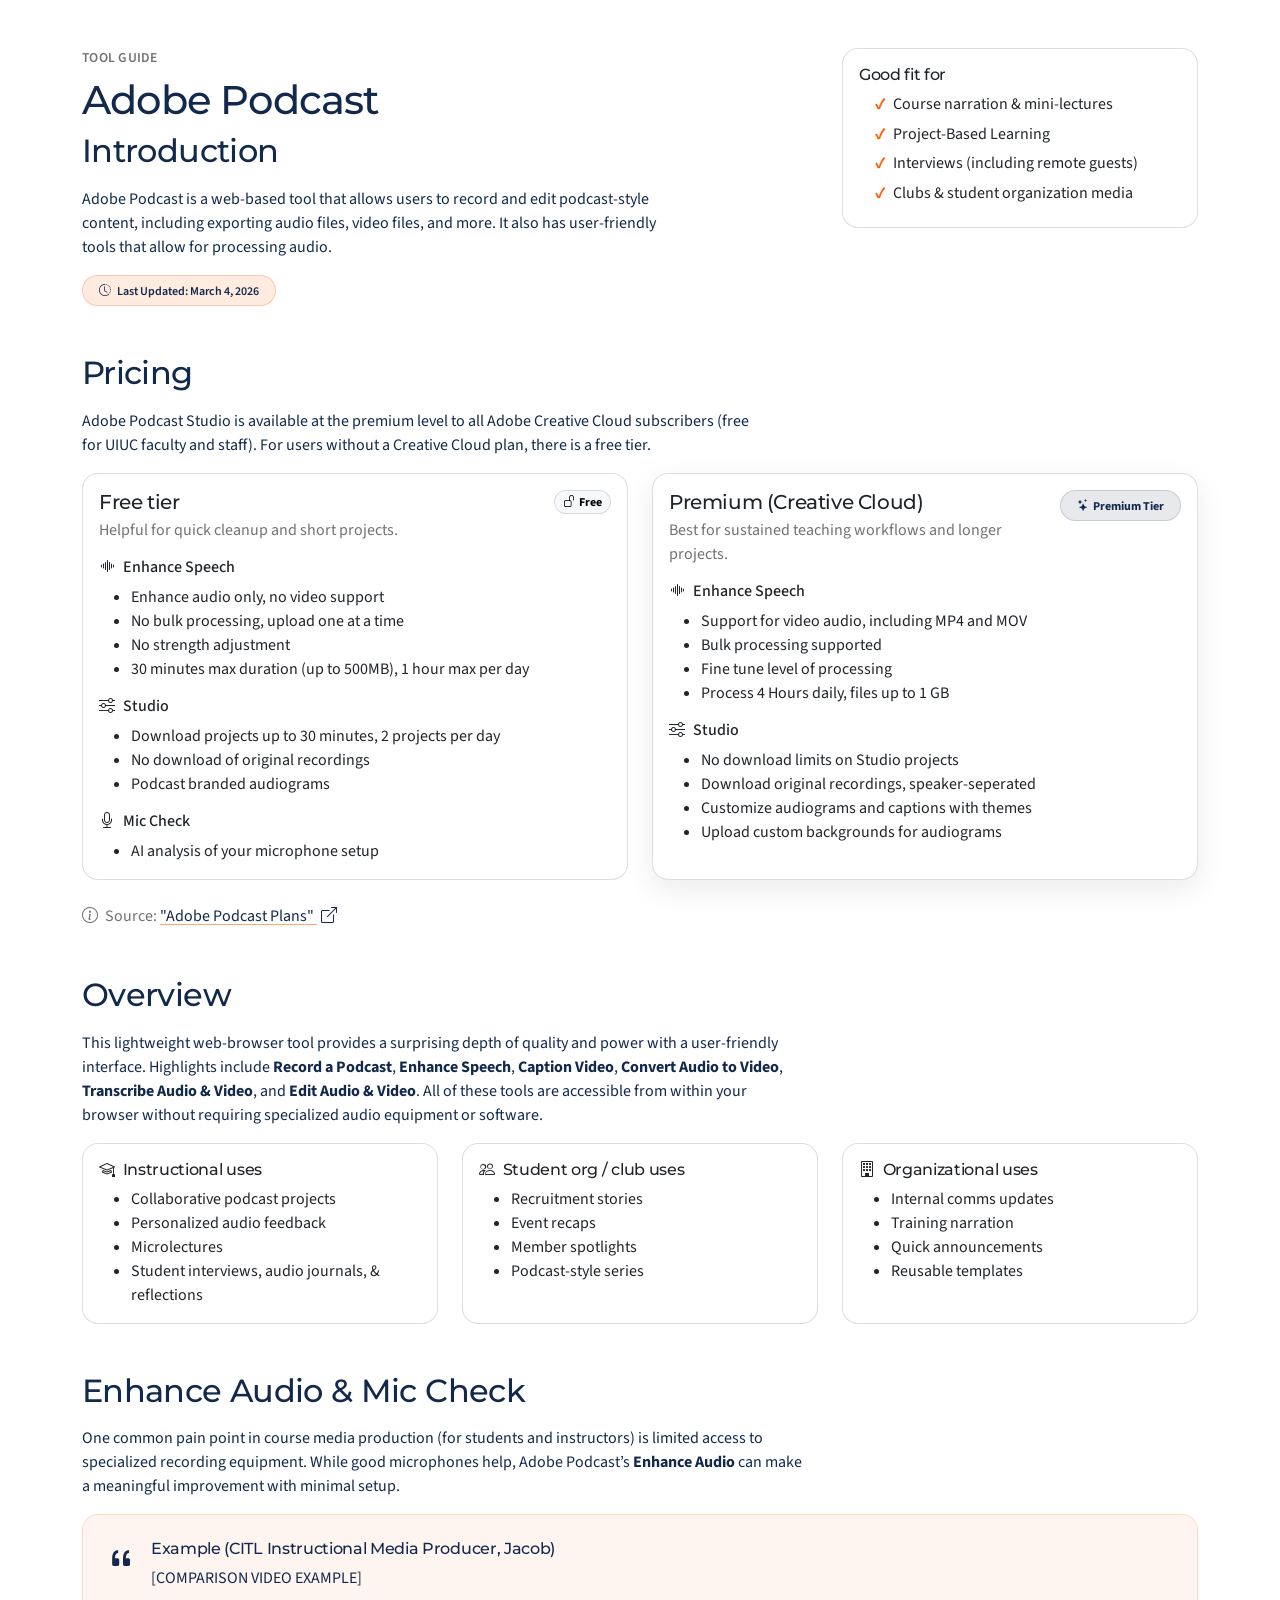
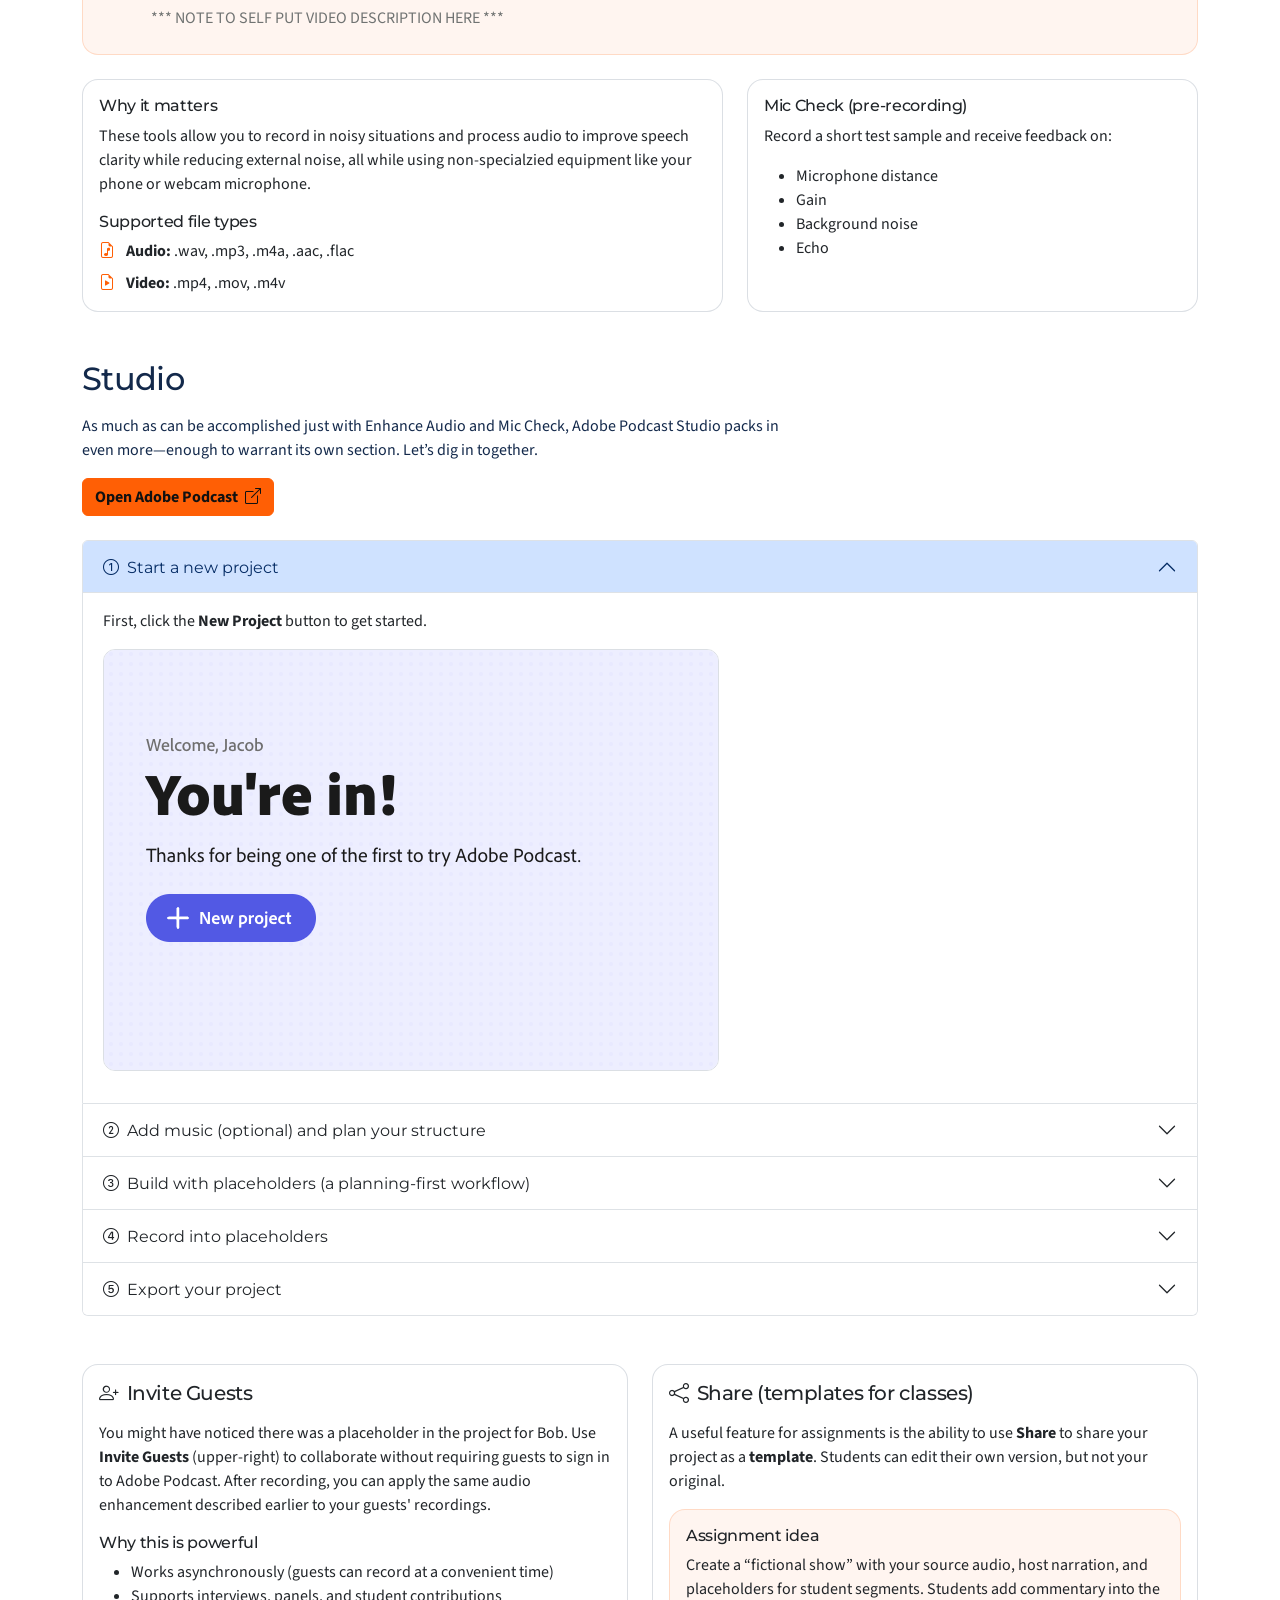
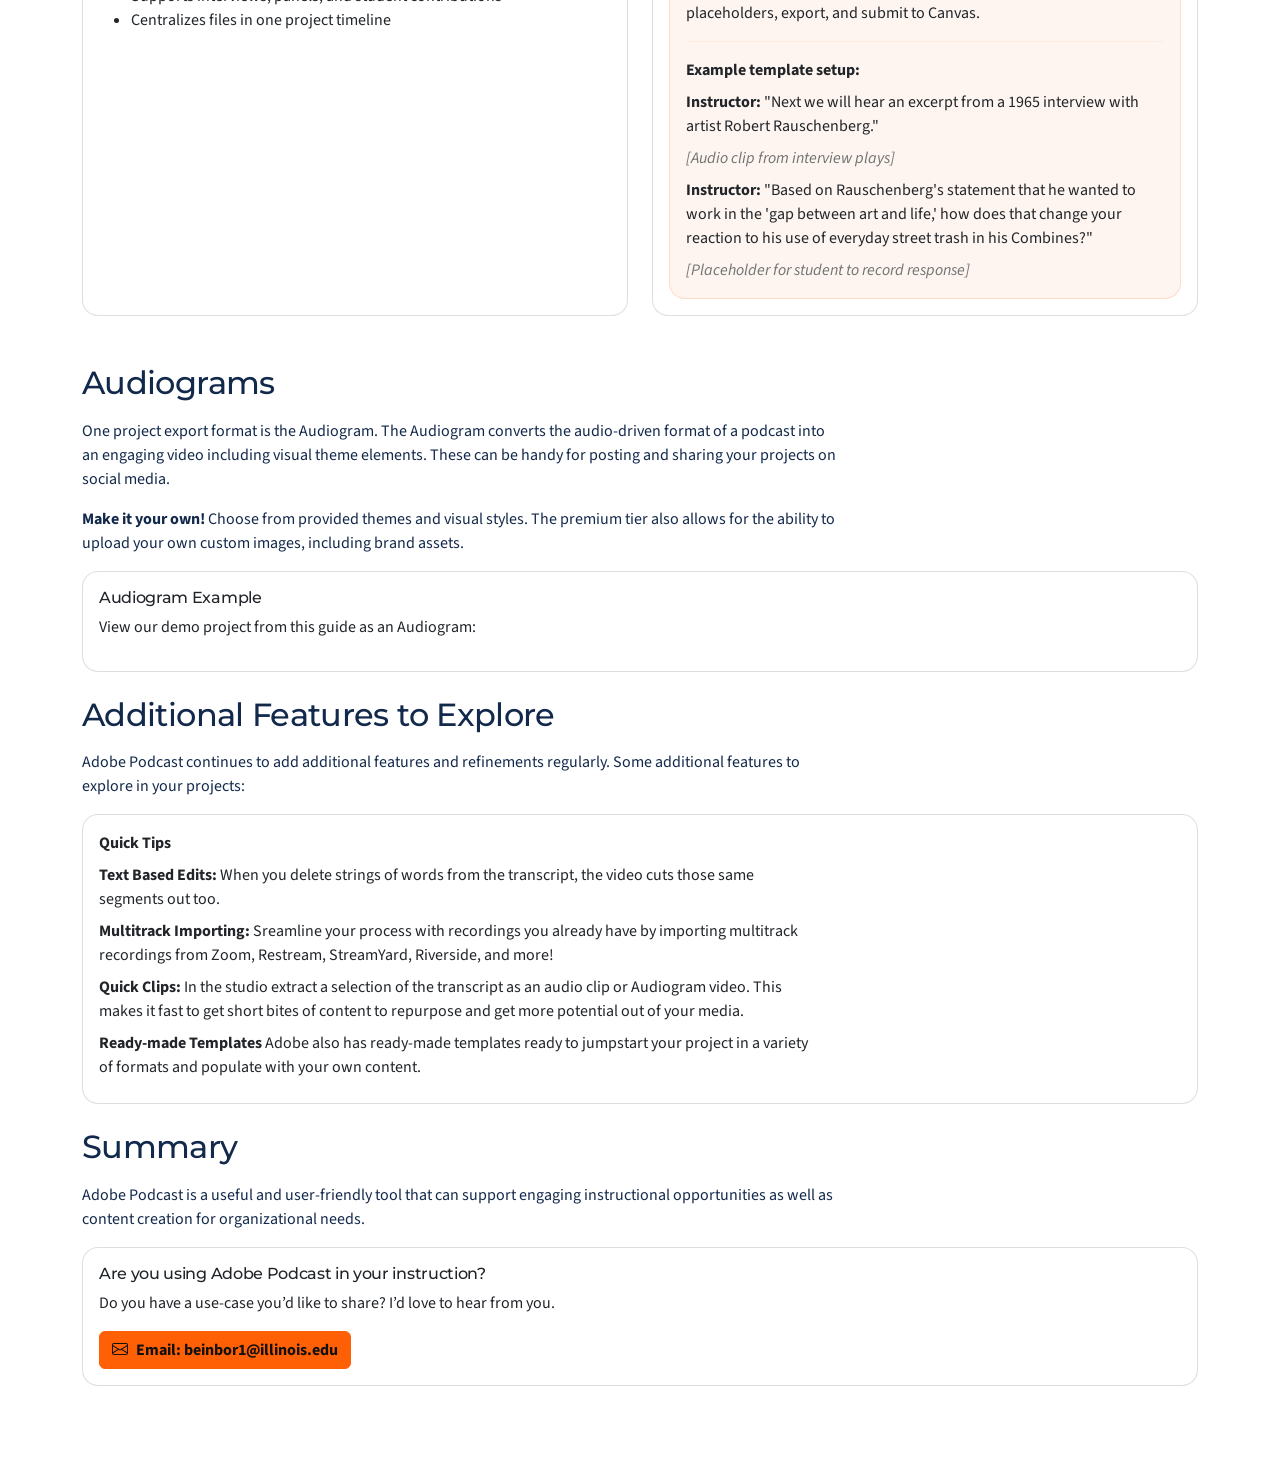
==== index.html @ f4c7a3fa "Add files via upload" ====
<!doctype html>
<html lang="en">
<head>
  <meta charset="utf-8" />
  <meta name="viewport" content="width=device-width, initial-scale=1" />
  <title>Adobe Podcast Guide (UIUC)</title>

  <!-- Bootstrap CSS -->
  <link
    href="https://cdn.jsdelivr.net/npm/bootstrap@5.3.3/dist/css/bootstrap.min.css"
    rel="stylesheet"
  />
  <!-- Bootstrap Icons -->
  <link
    rel="stylesheet"
    href="https://cdn.jsdelivr.net/npm/bootstrap-icons@1.11.3/font/bootstrap-icons.min.css"
  />

  <!-- UIUC brand typefaces -->
  <link rel="preconnect" href="https://fonts.googleapis.com" />
  <link rel="preconnect" href="https://fonts.gstatic.com" crossorigin />
  <link
    href="https://fonts.googleapis.com/css2?family=Montserrat:wght@600;700&family=Source+Sans+3:wght@400;600&display=swap"
    rel="stylesheet"
  />

  <style>
    :root{
      /* UIUC brand colors (primary) */
      --il-orange:#FF5F05;
      --il-blue:#13294B;

      /* Neutral “Storm” family from UIUC palette (use sparingly) */
      --storm-700:#707372;
      --storm-500:#9C9A9D;
      --storm-300:#C8C6C7;

      /* Helpful derived tokens */
      --il-blue-ink:#0f2240;
      --surface:#ffffff;
      --surface-2:#f8f9fa; /* close to Bootstrap light */
      --border: rgba(19, 41, 75, .15);
      --shadow: 0 10px 30px rgba(0,0,0,.08);

      --font-display: "Montserrat", system-ui, -apple-system, Segoe UI, Roboto, Arial, sans-serif;
      --font-body: "Source Sans 3", system-ui, -apple-system, Segoe UI, Roboto, Arial, sans-serif;
      --font-serif: Georgia, "Times New Roman", Times, serif;
    }

    body{
        font-family: var(--font-body);
        color: var(--il-blue);
        background-color: white;
    }

    h1, h2, h3, .display-font{
      font-family: var(--font-display);
      letter-spacing: -0.02em;
    }

    .badge-uiuc{
      background: rgba(255,95,5,.12);
      color: var(--il-blue);
      border: 1px solid rgba(255,95,5,.25);
      font-weight: 600;
    }

    .card{
      border: 1px solid var(--border);
      box-shadow: none;
      border-radius: 1rem;
    }

    .card-soft{
      background: var(--surface);
      box-shadow: var(--shadow);
    }

    .btn-uiuc{
      background: var(--il-orange);
      border-color: var(--il-orange);
      color: #111;
      font-weight: 700;
    }
    .btn-uiuc:hover, .btn-uiuc:focus{
      background: #ff7a2e;
      border-color: #ff7a2e;
      color: #111;
    }

    .link-uiuc{
      color: var(--il-blue);
      text-decoration-color: rgba(255,95,5,.55);
      text-underline-offset: 3px;
    }
    .link-uiuc:hover{
      color: var(--il-blue-ink);
      text-decoration-color: var(--il-orange);
    }

    .callout{
      background: rgba(255,95,5,.06);
      border-radius: 1rem;
      border: 1px solid rgba(255,95,5,.18);
    }

    .kicker{
      color: var(--storm-700);
      font-weight: 600;
      letter-spacing: .02em;
      text-transform: uppercase;
      font-size: .85rem;
    }

    .small-muted{
      color: var(--storm-700);
    }

    .figure-placeholder{
      border: 1px dashed rgba(19,41,75,.25);
      border-radius: .75rem;
      background: rgba(19,41,75,.03);
      min-height: 180px;
      display: grid;
      place-items: center;
      text-align: center;
      padding: 1rem;
      color: var(--storm-700);
    }

    .list-check li{
      margin-bottom: .35rem;
      padding-left: .15rem;
    }
    .list-check li::marker{
      content: "✓  ";
      color: var(--il-orange);
      font-weight: 800;
    }

    /* Improve focus visibility (keyboard users) */
    :focus-visible{
      outline: 3px solid rgba(255,95,5,.65);
      outline-offset: 2px;
    }
  </style>
</head>

<body>

  <main class="container py-5">
    <!-- Introduction -->
    <section id="introduction" class="mb-5">
      <div class="row g-4">
        <div class="col-lg-8">
        <p class="kicker mb-2">Tool Guide</p>
          <h1 class="mb-2">Adobe Podcast</h1>
          <h2 class="mb-3">Introduction</h2>
          <p style="max-width: 75ch;">
            Adobe Podcast is a web-based tool that allows users to record and edit podcast-style content, including exporting audio files, video files, and more. It also has user-friendly tools that allow for processing audio.
          </p>
          <div class="d-flex flex-wrap gap-2 align-items-center">
            <span class="badge rounded-pill badge-uiuc px-3 py-2">
              <i class="bi bi-clock-history me-1"></i>
              Last Updated: March 4, 2026
            </span>

          </div>
        </div>
        <div class="col-lg-4">
          <div class="card">
            <div class="card-body">
              <h3 class="h6 mb-2">Good fit for</h3>
              <ul class="mb-0 list-check">
                <li>Course narration &amp; mini-lectures</li>
                <li>Project-Based Learning</li>
                <li>Interviews (including remote guests)</li>
                <li>Clubs &amp; student organization media</li>
              </ul>
            </div>
          </div>
        </div>
      </div>
    </section>

    <!-- Pricing -->
    <section id="pricing" class="mb-5">
      <div class="d-flex align-items-center justify-content-between flex-wrap gap-2 mb-3">
        <h2 class="mb-0">Pricing</h2>
      </div>

      <p style="max-width: 85ch;">
        Adobe Podcast Studio is available at the premium level to all Adobe Creative Cloud subscribers
        (free for UIUC faculty and staff). For users without a Creative Cloud plan, there is a free tier.
      </p>

      <div class="row g-4">
        <!-- Free -->
        <div class="col-lg-6">
          <div class="card h-100">
            <div class="card-body">
              <div class="d-flex align-items-start justify-content-between gap-3">
                <div>
                  <h3 class="h5 mb-1">Free tier</h3>
                  <p class="small-muted mb-3">Helpful for quick cleanup and short projects.</p>
                </div>
                <span class="badge rounded-pill text-bg-light border" style="border-color: var(--border)!important;">
                  <i class="bi bi-unlock me-1"></i>Free
                </span>
              </div>

              <div class="mb-3">
                <h4 class="h6 mb-2"><i class="bi bi-soundwave me-2"></i>Enhance Speech</h4>
                <ul class="mb-0">
                  <li>Enhance audio only, no video support</li>
                  <li>No bulk processing, upload one at a time</li>
                  <li>No strength adjustment</li>
                  <li>30 minutes max duration (up to 500MB), 1 hour max per day</li>
                </ul>
              </div>

              <div class="mb-3">
                <h4 class="h6 mb-2"><i class="bi bi-sliders me-2"></i>Studio</h4>
                <ul class="mb-0">
                  <li>Download projects up to 30 minutes, 2 projects per day</li>
                  <li>No download of original recordings</li>
                  <li>Podcast branded audiograms</li>
                </ul>
              </div>

              <div>
                <h4 class="h6 mb-2"><i class="bi bi-mic me-2"></i>Mic Check</h4>
                <ul class="mb-0">
                  <li>AI analysis of your microphone setup</li>
                </ul>
              </div>
            </div>
          </div>
        </div>

        <!-- Premium -->
        <div class="col-lg-6">
          <div class="card h-100 card-soft">
            <div class="card-body">
              <div class="d-flex align-items-start justify-content-between gap-3">
                <div>
                  <h3 class="h5 mb-1">Premium (Creative Cloud)</h3>
                  <p class="small-muted mb-3">Best for sustained teaching workflows and longer projects.</p>
                </div>
                <span class="badge rounded-pill px-3 py-2" style="background: rgba(19,41,75,.10); color: var(--il-blue); border: 1px solid var(--border);">
                  <i class="bi bi-stars me-1"></i>Premium Tier
                </span>
              </div>
              <div class="mb-3">
                <h4 class="h6 mb-2"><i class="bi bi-soundwave me-2"></i>Enhance Speech</h4>
                <ul class="mb-0">
                  <li>Support for video audio, including MP4 and MOV</li>
                  <li>Bulk processing supported</li>
                  <li>Fine tune level of processing</li>
                  <li>Process 4 Hours daily, files up to 1 GB</li>
                </ul>
              </div>
            <div class="mb-3">
                <h4 class="h6 mb-2"><i class="bi bi-sliders me-2"></i>Studio</h4>
                <ul class="mb-0">
                    <li>No download limits on Studio projects</li>
                    <li>Download original recordings, speaker-seperated</li>
                    <li>Customize audiograms and captions with themes</li>
                    <li>Upload custom backgrounds for audiograms</li>
                </ul>
            </div>
              <!-- <div class="d-flex flex-wrap gap-2">
                <a class="btn btn-uiuc" href="#studio">
                  <i class="bi bi-play-circle me-2"></i>Jump to Studio workflow
                </a>
                <a class="btn btn-outline-secondary" href="#resources">
                  <i class="bi bi-box-arrow-up-right me-2"></i>Plan comparison links
                </a>
              </div> -->
            </div>
          </div>
        </div>
      </div>
      <div class="pt-4">
        <span class="small-muted">
          <i class="bi bi-info-circle me-1"></i>
          Source: <a class="link-uiuc" href="https://podcast.adobe.com/en/plans" target="_blank" rel="noopener">
                "Adobe Podcast Plans" <i class="bi bi-box-arrow-up-right ms-1"></i>
              </a>
        </span>
      </div>  
    </section>

    <!-- Overview -->
    <section id="overview" class="mb-5">
      <h2 class="mb-3">Overview</h2>
      <p style="max-width: 90ch;">
        This lightweight web-browser tool provides a surprising depth of quality and power with a user-friendly interface.
        Highlights include <strong>Record a Podcast</strong>, <strong>Enhance Speech</strong>, <strong>Caption Video</strong>,
        <strong>Convert Audio to Video</strong>, <strong>Transcribe Audio &amp; Video</strong>, and <strong>Edit Audio &amp; Video</strong>.
        All of these tools are accessible from within your browser without requiring specialized audio equipment or software.
      </p>

      <div class="row g-4">
        <div class="col-lg-4">
          <div class="card h-100">
            <div class="card-body">
              <h3 class="h6 mb-2"><i class="bi bi-mortarboard me-2"></i>Instructional uses</h3>
              <ul class="mb-0">
                <li>Collaborative podcast projects</li>
                <li>Personalized audio feedback</li>
                <li>Microlectures</li>
                <li>Student interviews, audio journals, &amp; reflections</li>
              </ul>
            </div>
          </div>
        </div>
        <div class="col-lg-4">
          <div class="card h-100">
            <div class="card-body">
              <h3 class="h6 mb-2"><i class="bi bi-people me-2"></i>Student org / club uses</h3>
              <ul class="mb-0">
                <li>Recruitment stories</li>
                <li>Event recaps</li>
                <li>Member spotlights</li>
                <li>Podcast-style series</li>
              </ul>
            </div>
          </div>
        </div>
        <div class="col-lg-4">
          <div class="card h-100">
            <div class="card-body">
              <h3 class="h6 mb-2"><i class="bi bi-building me-2"></i>Organizational uses</h3>
              <ul class="mb-0">
                <li>Internal comms updates</li>
                <li>Training narration</li>
                <li>Quick announcements</li>
                <li>Reusable templates</li>
              </ul>
            </div>
          </div>
        </div>
      </div>
    </section>

    <!-- Enhance Audio & Mic Check -->
    <section id="enhance" class="mb-5">
      <h2 class="mb-3">Enhance Audio &amp; Mic Check</h2>

      <p style="max-width: 90ch;">
        One common pain point in course media production (for students and instructors) is limited access to specialized recording equipment. While good microphones help, Adobe Podcast’s <strong>Enhance Audio</strong> can make a meaningful improvement with minimal setup.
      </p>

      <div class="callout p-4 mb-4">
        <div class="d-flex align-items-start gap-3">
          <div class="fs-3" aria-hidden="true"><i class="bi bi-quote"></i></div>
          <div>
            <h3 class="h6 mb-2">Example (CITL Instructional Media Producer, Jacob)</h3>
<!-- !!!!! INSERT VIDEO HERE !!!!!!             -->
            <p class="mb-3">[COMPARISON VIDEO EXAMPLE]</p>
            <p class="mb-0 small-muted">
              *** NOTE TO SELF PUT VIDEO DESCRIPTION HERE ***
            </p>
          </div>
        </div>
      </div>

      <div class="row g-4">
        <div class="col-lg-7">
          <div class="card h-100">
            <div class="card-body">
              <h3 class="h6 mb-2">Why it matters</h3>
              <p class="mb-3" style="max-width: 85ch;">
                These tools allow you to record in noisy situations and process audio to improve speech clarity while reducing external noise, all while using non-specialzied equipment like your phone or webcam microphone.
              </p>

                <h3 class="h6 mb-2">Supported file types</h3>
                <ul class="list-unstyled mb-0">
                <li class="mb-2">
                    <i class="bi bi-file-earmark-music me-2" style="color: var(--il-orange);"></i>
                    <strong>Audio:</strong> .wav, .mp3, .m4a, .aac, .flac
                </li>
                <li>
                    <i class="bi bi-file-earmark-play me-2" style="color: var(--il-orange);"></i>
                    <strong>Video:</strong> .mp4, .mov, .m4v
                </li>
                </ul>
            </div>
          </div>
        </div>

        <div class="col-lg-5">
          <div class="card h-100">
            <div class="card-body">
              <h3 class="h6 mb-2">Mic Check (pre-recording)</h3>
              <p class="mb-3">
                Record a short test sample and receive feedback on:
              </p>
              <ul class="mb-0">
                <li>Microphone distance</li>
                <li>Gain</li>
                <li>Background noise</li>
                <li>Echo</li>
              </ul>
            </div>
          </div>
        </div>
      </div>
    </section>

    <!-- Studio -->
    <section id="studio" class="mb-5">
      <h2 class="mb-3">Studio</h2>
        <p style="max-width: 90ch;">
        As much as can be accomplished just with Enhance Audio and Mic Check, Adobe Podcast Studio packs in even more—enough to warrant its own section. Let’s dig in together.
        </p>
        <a href="https://podcast.adobe.com/" target="_blank" rel="noopener noreferrer" class="btn btn-uiuc mb-4"> Open Adobe Podcast <i class="bi bi-box-arrow-up-right ms-1"></i>
        </a>
      <div class="accordion" id="studioAccordion">
        <div class="accordion-item">
          <h3 class="accordion-header" id="step1">
            <button class="accordion-button" type="button" data-bs-toggle="collapse" data-bs-target="#collapse1" aria-expanded="true" aria-controls="collapse1">
              <i class="bi bi-1-circle me-2"></i> Start a new project
            </button>
          </h3>
          <div id="collapse1" class="accordion-collapse collapse show" aria-labelledby="step1" data-bs-parent="#studioAccordion">
            <div class="accordion-body">
                <p class="mb-3">First, click the <strong>New Project</strong> button to get started.</p>
              <figure class="mb-3">
                <img 
                    src="assets/podcastscreen1.png" 
                    class="img-fluid" 
                    style="border-radius: .75rem; border: 1px solid var(--border);" 
                    alt="Adobe Podcast Studio start screen with a 'New Project' button."
                />
                </figure>
            </div>
          </div>
        </div>

        <div class="accordion-item">
          <h3 class="accordion-header" id="step2">
            <button class="accordion-button collapsed" type="button" data-bs-toggle="collapse" data-bs-target="#collapse2" aria-expanded="false" aria-controls="collapse2">
              <i class="bi bi-2-circle me-2"></i> Add music (optional) and plan your structure
            </button>
          </h3>
          <div id="collapse2" class="accordion-collapse collapse" aria-labelledby="step2" data-bs-parent="#studioAccordion">
            <div class="accordion-body">
              <p style="max-width: 95ch;">
                Options unfold quickly. In this example workflow, you can click <strong>Music</strong>, explore a pack
                (e.g., “Fuzz”), and select a short intro for your project. You might use a different set, your own music
                files, or no music at all.
              </p>
              <ul>
                <li>
                  Adobe music sets can provide a cohesive theme (intros, outros, bumpers, background beds).
                </li>
                <li>
                  Using your own files can bring a unique musical identity—be mindful of copyright permissions.
                </li>
              </ul>
              <figure class="mb-3">
                <img 
                    src="assets/podcastscreen2.png" 
                    class="img-fluid" 
                    style="border-radius: .75rem; border: 1px solid var(--border);" 
                    alt="Adobe Podcast Studio start screen with a 'New Project' button."
                />
                </figure>
            </div>
          </div>
        </div>

        <div class="accordion-item">
          <h3 class="accordion-header" id="step3">
            <button class="accordion-button collapsed" type="button" data-bs-toggle="collapse" data-bs-target="#collapse3" aria-expanded="false" aria-controls="collapse3">
              <i class="bi bi-3-circle me-2"></i> Build with placeholders (a planning-first workflow)
            </button>
          </h3>
          <div id="collapse3" class="accordion-collapse collapse" aria-labelledby="step3" data-bs-parent="#studioAccordion">
            <div class="accordion-body">
              <p style="max-width: 95ch;">
                With an intro added, you can create your first “event” in the timeline (often organized vertically).
                To plan the recording, add placeholders from the left interface (e.g., “Jacob: Introduction to Adobe Podcast”)
                and add background audio as needed.
              </p>
              <figure class="mb-3">
                <img 
                    src="assets/podcastscreen3.png" 
                    class="img-fluid" 
                    style="border-radius: .75rem; border: 1px solid var(--border);" 
                    alt="Adobe Podcast Studio start screen with a 'New Project' button."
                />
                </figure>
            </div>
          </div>
        </div>

        <div class="accordion-item">
          <h3 class="accordion-header" id="step4">
            <button class="accordion-button collapsed" type="button" data-bs-toggle="collapse" data-bs-target="#collapse4" aria-expanded="false" aria-controls="collapse4">
              <i class="bi bi-4-circle me-2"></i> Record into placeholders
            </button>
          </h3>
          <div id="collapse4" class="accordion-collapse collapse" aria-labelledby="step4" data-bs-parent="#studioAccordion">
            <div class="accordion-body">
              <p style="max-width: 95ch;">
                When it’s time to record, select a placeholder by clicking it, then record. The placeholder becomes the
                target for your recording, keeping long projects organized and easier to revise later.
              </p>
            </div>
          </div>
        </div>

        <div class="accordion-item">
          <h3 class="accordion-header" id="step5">
            <button class="accordion-button collapsed" type="button" data-bs-toggle="collapse" data-bs-target="#collapse5" aria-expanded="false" aria-controls="collapse5">
              <i class="bi bi-5-circle me-2"></i> Export your project
            </button>
          </h3>
          <div id="collapse5" class="accordion-collapse collapse" aria-labelledby="step5" data-bs-parent="#studioAccordion">
            <div class="accordion-body">
              <p class="mb-2" style="max-width: 95ch;">
                Select <strong>Export</strong> from the top of the window to access export options such as:
              </p>
              <ul>
                <li><strong>Audio</strong> (e.g., mp3)</li>
                <li><strong>Audiogram</strong> (animated transcript elements with video output)</li>
                <li><strong>Transcript</strong> (text)</li>
                <li>
                  <strong>Original recordings</strong> as separate participant files (Premium tier only)
                </li>
              </ul>
              <figure class="mb-3">
                <img 
                    src="assets/podcastscreen4.png" 
                    class="img-fluid" 
                    style="border-radius: .75rem; border: 1px solid var(--border);" 
                    alt="Adobe Podcast Studio start screen with a 'New Project' button."
                />
                </figure>
            </div>
          </div>
        </div>
      </div>
    </section>

    <!-- Invite Guests / Share -->
    <section id="collaboration" class="mb-5">
      <div class="row g-4">
        <div class="col-lg-6">
          <div class="card h-100">
            <div class="card-body">
              <h2 class="h5 mb-3"><i class="bi bi-person-plus me-2"></i>Invite Guests</h2>
              <p style="max-width: 85ch;">
                You might have noticed there was a placeholder in the project for Bob. Use <strong>Invite Guests</strong> (upper-right) to collaborate without requiring guests to sign in to Adobe Podcast. After recording, you can apply the same audio enhancement described earlier to your guests' recordings.
              </p>
              <h3 class="h6 mb-2">Why this is powerful</h3>
              <ul class="mb-0">
                <li>Works asynchronously (guests can record at a convenient time)</li>
                <li>Supports interviews, panels, and student contributions</li>
                <li>Centralizes files in one project timeline</li>
              </ul>
            </div>
          </div>
        </div>

        <div class="col-lg-6">
          <div class="card h-100">
            <div class="card-body">
              <h2 class="h5 mb-3"><i class="bi bi-share me-2"></i>Share (templates for classes)</h2>
              <p style="max-width: 90ch;">
                A useful feature for assignments is the ability to use <strong>Share</strong> to share your project as a <strong>template</strong>. Students can edit their own version, but not your original.
              </p>

              <div class="callout p-3">
                <h3 class="h6 mb-2">Assignment idea</h3>
                <p class="mb-0" style="max-width: 90ch;">
                  Create a “fictional show” with your source audio, host narration, and placeholders for student segments. Students add commentary into the placeholders, export, and submit to Canvas.
                </p>
                <hr class="my-3" style="border-color: rgba(255,95,5,.25);">

                <p class="mb-2" style="max-width: 90ch;"><strong>Example template setup:</strong></p>

                <p class="mb-2" style="max-width: 90ch;">
                <strong>Instructor:</strong> "Next we will hear an excerpt from a 1965 interview with artist Robert Rauschenberg."
                </p>

                <p class="mb-2 small-muted" style="max-width: 90ch;">
                <em>[Audio clip from interview plays]</em>
                </p>

                <p class="mb-2" style="max-width: 90ch;">
                <strong>Instructor:</strong> "Based on Rauschenberg's statement that he wanted to work in the 'gap between art and life,' how does that change your reaction to his use of everyday street trash in his Combines?"
                </p>

                <p class="mb-0 small-muted" style="max-width: 90ch;">
                <em>[Placeholder for student to record response]</em>
                </p>
              </div>
            </div>
          </div>
        </div>
      </div>
    </section>
    <!-- Audiogram -->
    <section id="audiogram" class="mb-4">
      <h2 class="mb-3">Audiograms</h2>
        <p style="max-width: 95ch;">
        One project export format is the Audiogram. The Audiogram converts the audio-driven format of a podcast into an engaging video including visual theme elements. These can be handy for posting and sharing your projects on social media.
        </p>

        <p style="max-width: 95ch;">
        <strong>Make it your own!</strong> Choose from provided themes and visual styles. The premium tier also allows for the ability to upload your own custom images, including brand assets.
        </p>

      <div class="card">
        <div class="card-body">
          <h3 class="h6 mb-2">Audiogram Example</h3>
          <p class="mb-3">
            View our demo project from this guide as an Audiogram:
          </p>
        </div>
      </div>
    </section>
    <!-- Additional Features to explore -->
    <section id="summary" class="mb-4">
      <h2 class="mb-3">Additional Features to Explore</h2>
      <p style="max-width: 95ch;">
        Adobe Podcast continues to add additional features and refinements regularly. Some additional features to explore in your projects:
      </p>

      <div class="card">
        <div class="card-body">
            <p class="mb-2" style="max-width: 90ch;"><strong>Quick Tips</strong></p>
            <p class="mb-2" style="max-width: 90ch;">
            <strong>Text Based Edits: </strong>When you delete strings of words from the transcript, the video cuts those same segments out too.
            </p>
            <p class="mb-2" style="max-width: 90ch;">
            <strong>Multitrack Importing: </strong>Sreamline your process with recordings you already have by importing multitrack recordings from Zoom, Restream, StreamYard, Riverside, and more!
            </p>
            <p class="mb-2" style="max-width: 90ch;">
            <strong>Quick Clips: </strong>In the studio extract a selection of the transcript as an audio clip or Audiogram video. This makes it fast to get short bites of content to repurpose and get more potential out of your media.
            </p>

            <p class="mb-2" style="max-width: 90ch;">
            <strong>Ready-made Templates </strong>Adobe also has ready-made templates ready to jumpstart your project in a variety of formats and populate with your own content.
            </p>
        </div>
      </div>
    </section>
    <!-- Summary -->
    <section id="audiogram" class="mb-4">
      <h2 class="mb-3">Summary</h2>
      <p style="max-width: 95ch;">
        Adobe Podcast is a useful and user-friendly tool that can support engaging instructional opportunities as well as
        content creation for organizational needs.
      </p>

      <div class="card">
        <div class="card-body">
          <h3 class="h6 mb-2">Are you using Adobe Podcast in your instruction?</h3>
          <p class="mb-3">
            Do you have a use-case you’d like to share? I’d love to hear from you.
          </p>
          <a class="btn btn-uiuc" href="mailto:beinbor1@illinois.edu">
            <i class="bi bi-envelope me-2"></i>Email: beinbor1@illinois.edu
          </a>
        </div>
      </div>
    </section>
  </main>

  <!-- Bootstrap JS -->
  <script src="https://cdn.jsdelivr.net/npm/bootstrap@5.3.3/dist/js/bootstrap.bundle.min.js"></script>
</body>
</html>
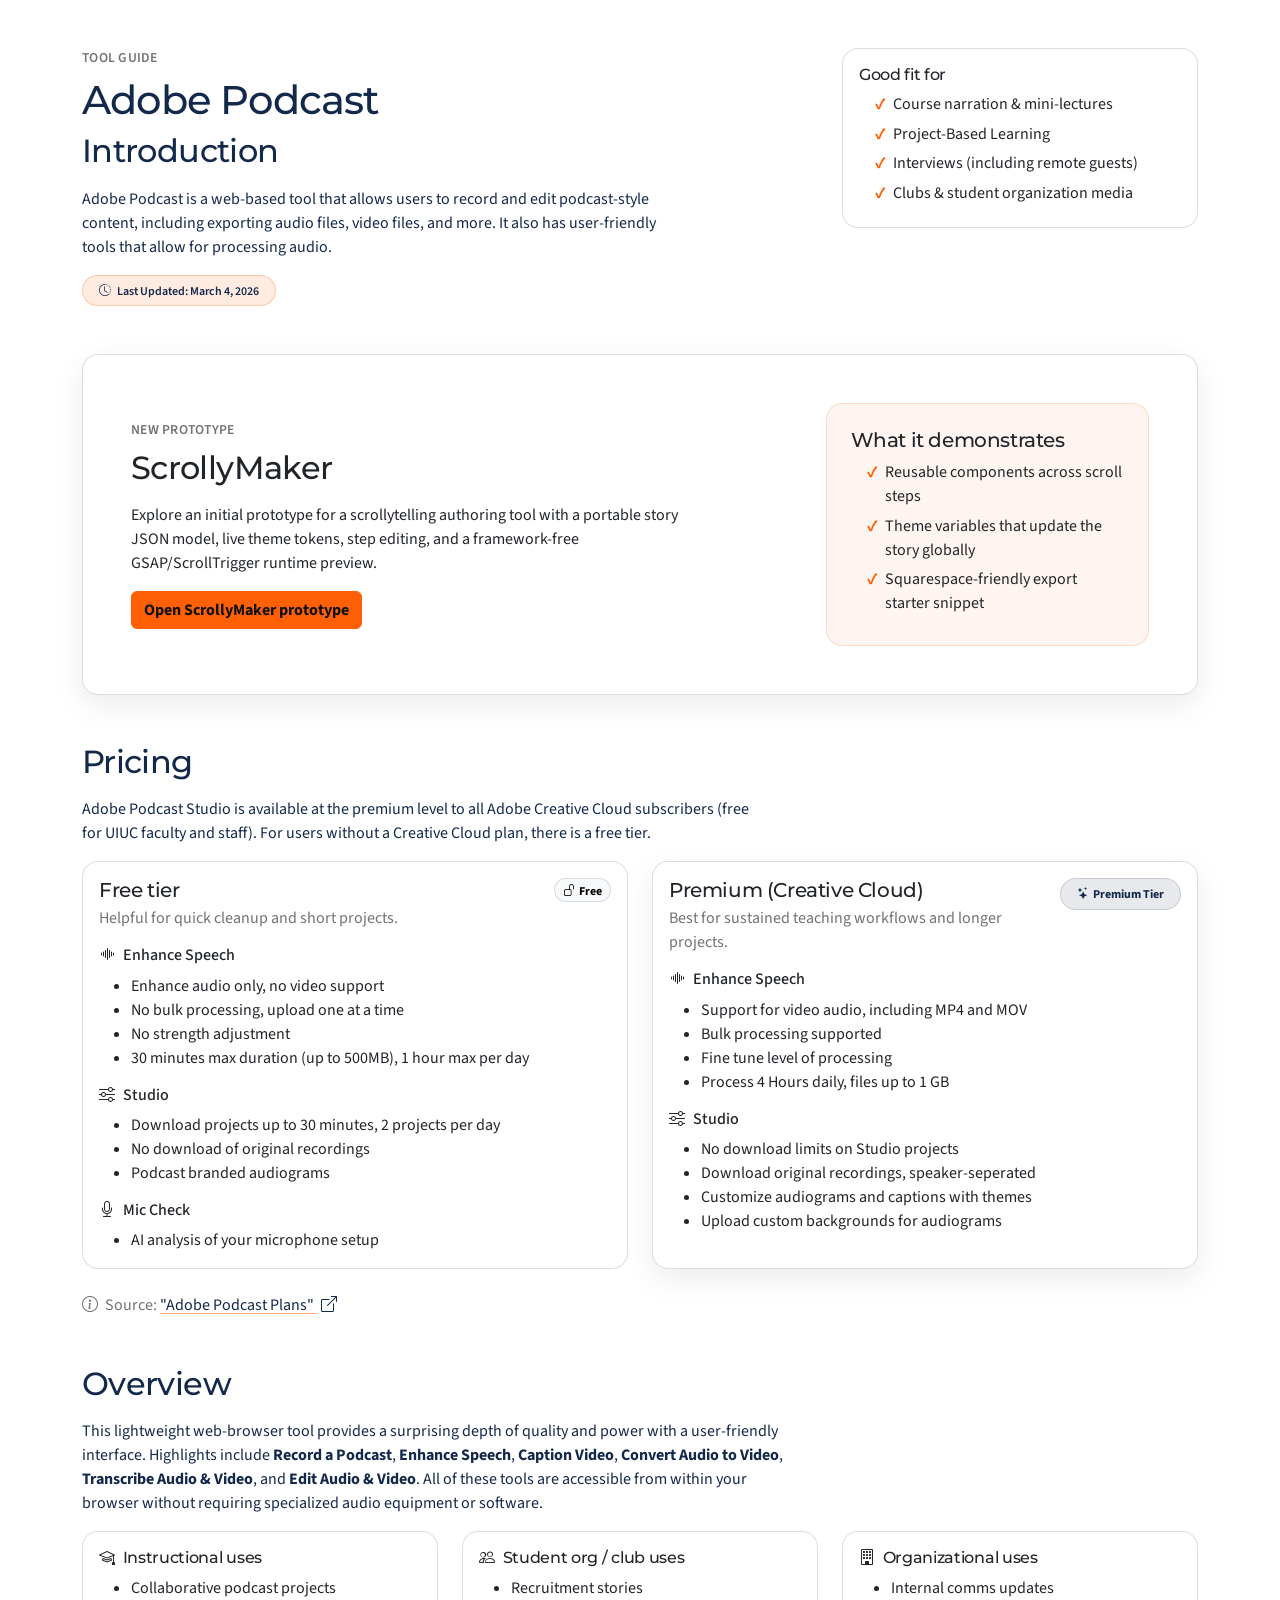
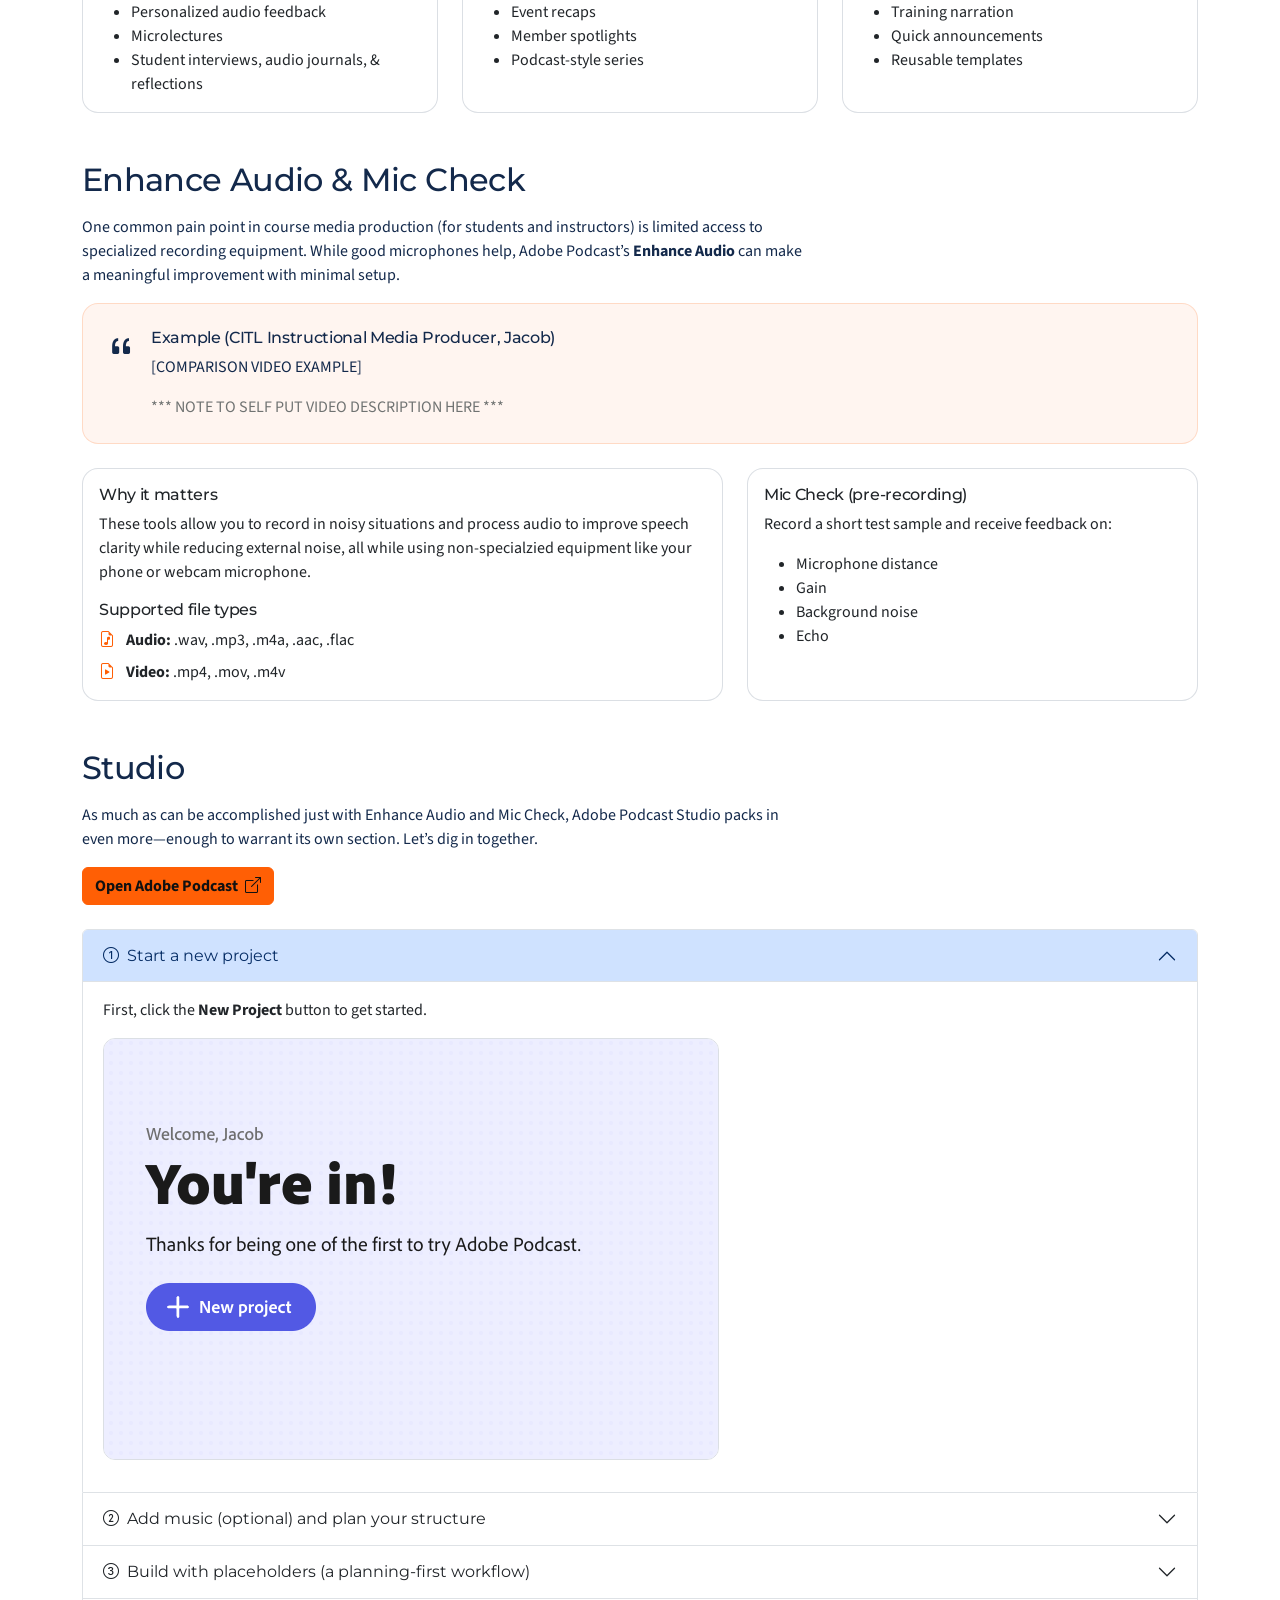
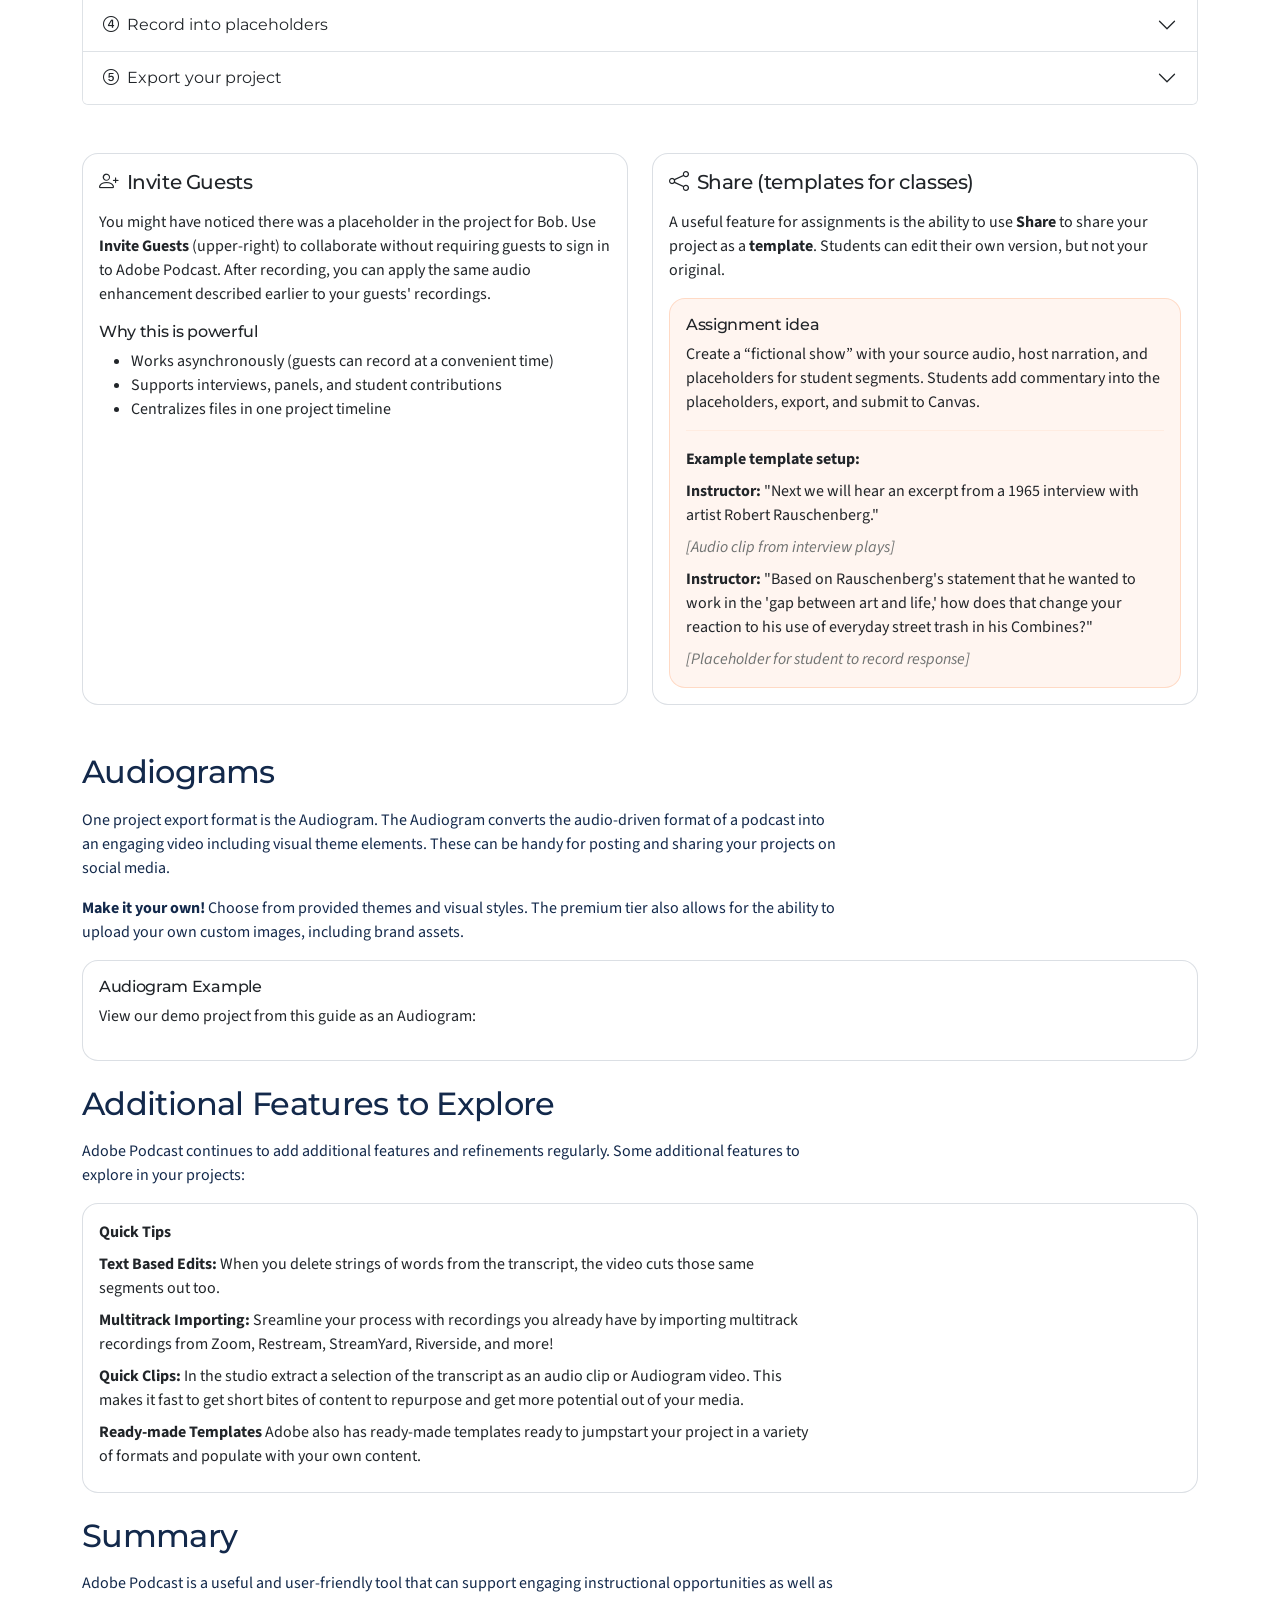
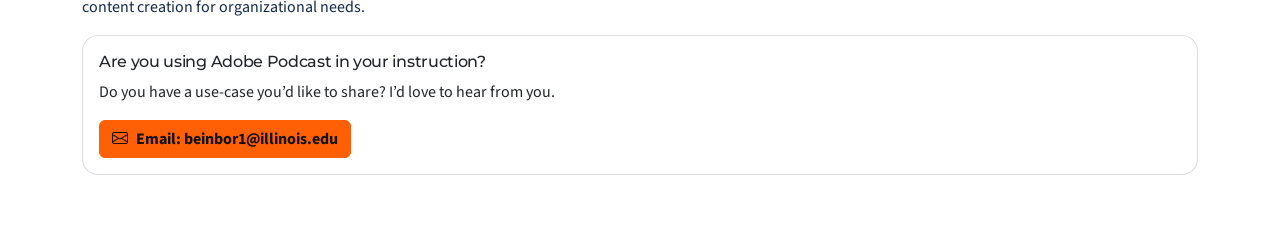
==== commit f43ce75c: "Build initial ScrollyMaker prototype" ====
--- a/index.html
+++ b/index.html
@@ -177,6 +177,34 @@
                 <li>Interviews (including remote guests)</li>
                 <li>Clubs &amp; student organization media</li>
               </ul>
+            </div>
+          </div>
+        </div>
+      </div>
+    </section>
+
+    <section id="featured-prototype" class="mb-5">
+      <div class="card card-soft">
+        <div class="card-body p-4 p-lg-5">
+          <div class="row g-4 align-items-center">
+            <div class="col-lg-8">
+              <p class="kicker mb-2">New prototype</p>
+              <h2 class="mb-3">ScrollyMaker</h2>
+              <p class="mb-3" style="max-width: 70ch;">
+                Explore an initial prototype for a scrollytelling authoring tool with a portable story JSON model,
+                live theme tokens, step editing, and a framework-free GSAP/ScrollTrigger runtime preview.
+              </p>
+              <a class="btn btn-uiuc" href="./scrollymaker/index.html">Open ScrollyMaker prototype</a>
+            </div>
+            <div class="col-lg-4">
+              <div class="callout p-4 h-100">
+                <h3 class="h5 mb-2">What it demonstrates</h3>
+                <ul class="mb-0 list-check">
+                  <li>Reusable components across scroll steps</li>
+                  <li>Theme variables that update the story globally</li>
+                  <li>Squarespace-friendly export starter snippet</li>
+                </ul>
+              </div>
             </div>
           </div>
         </div>
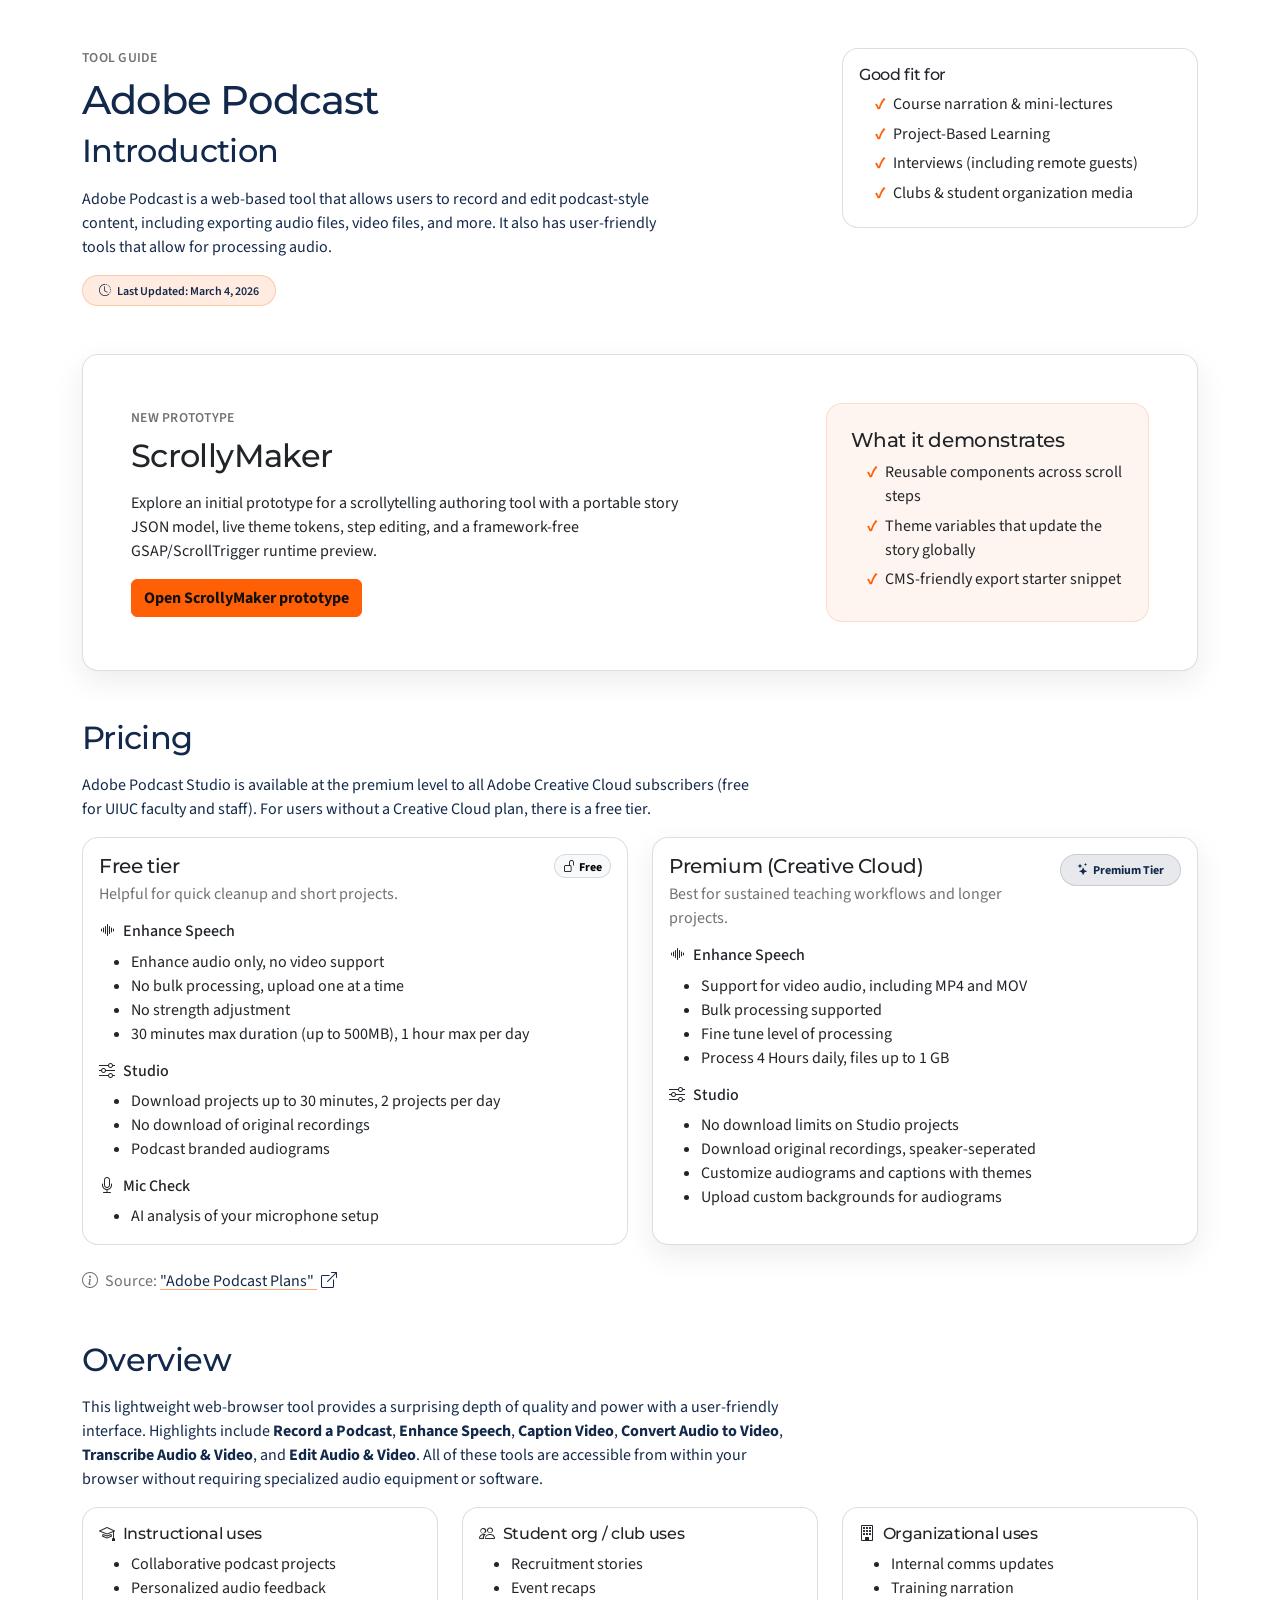
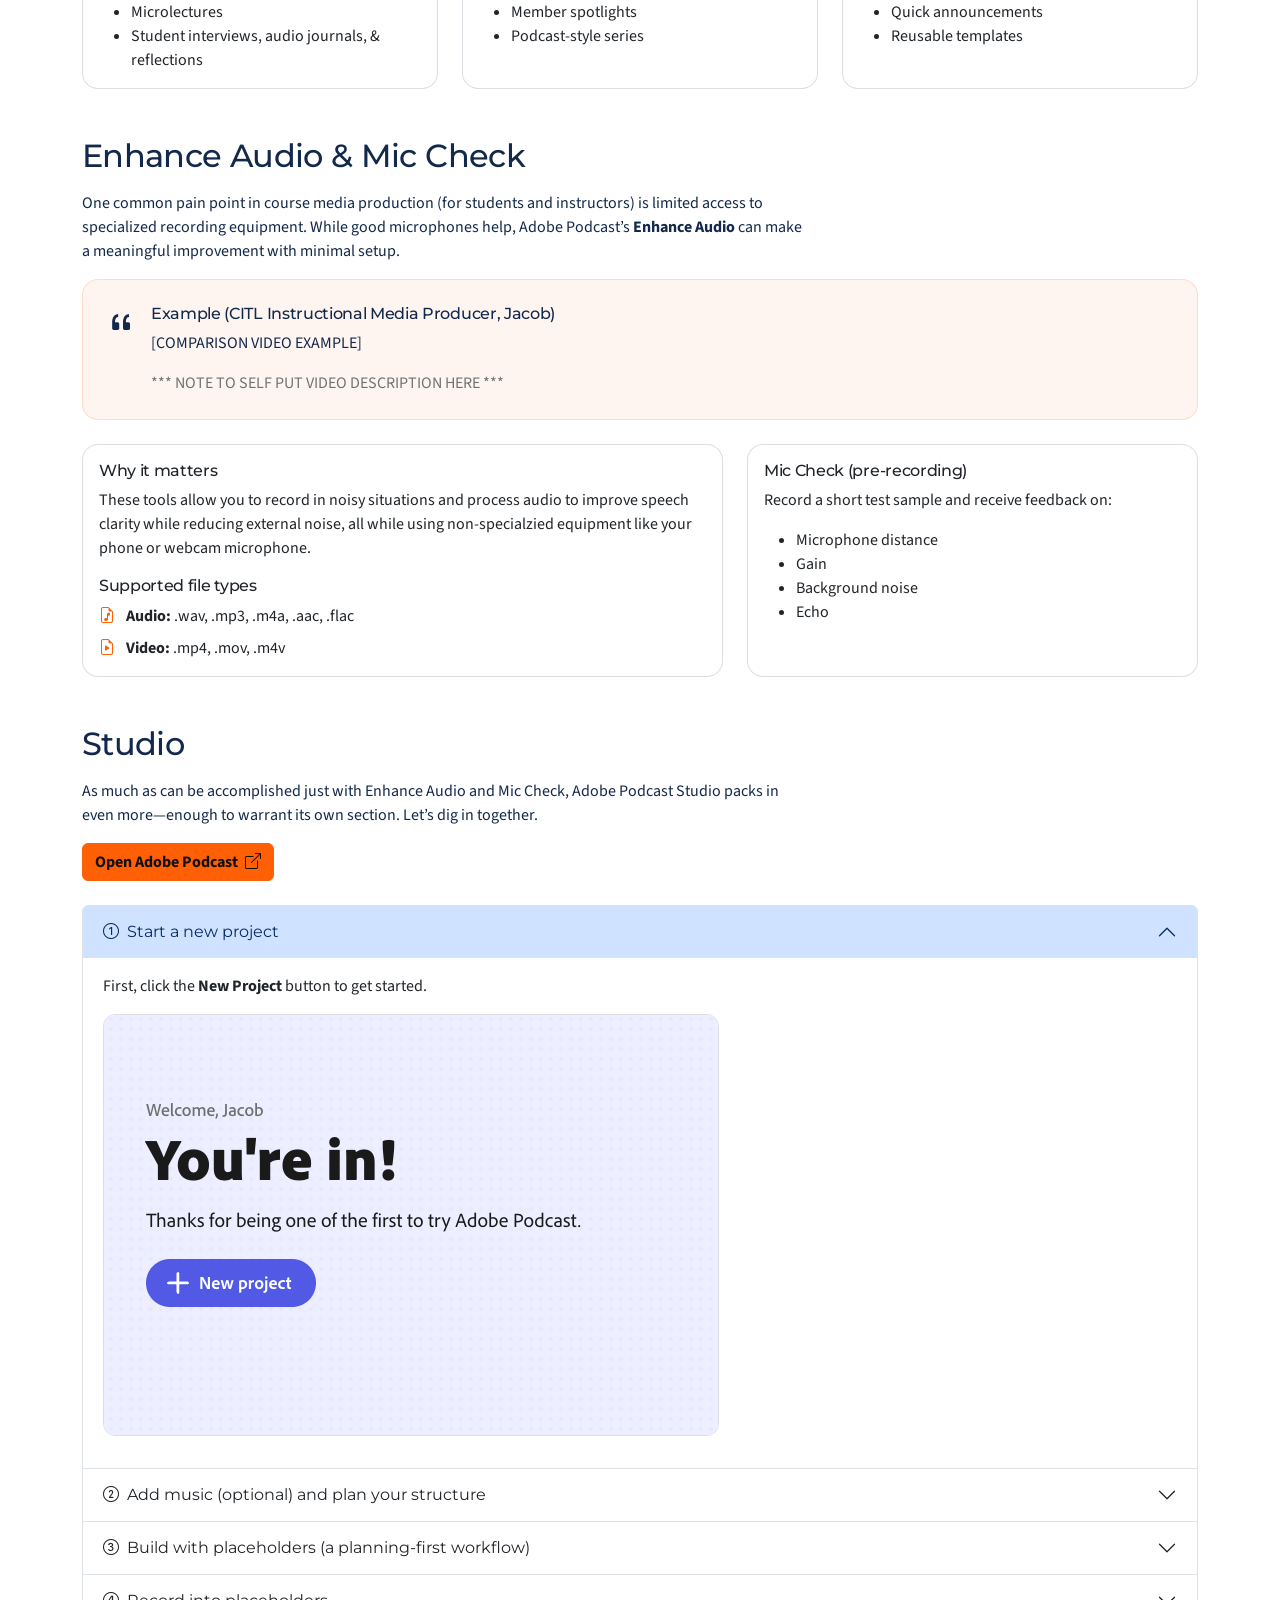
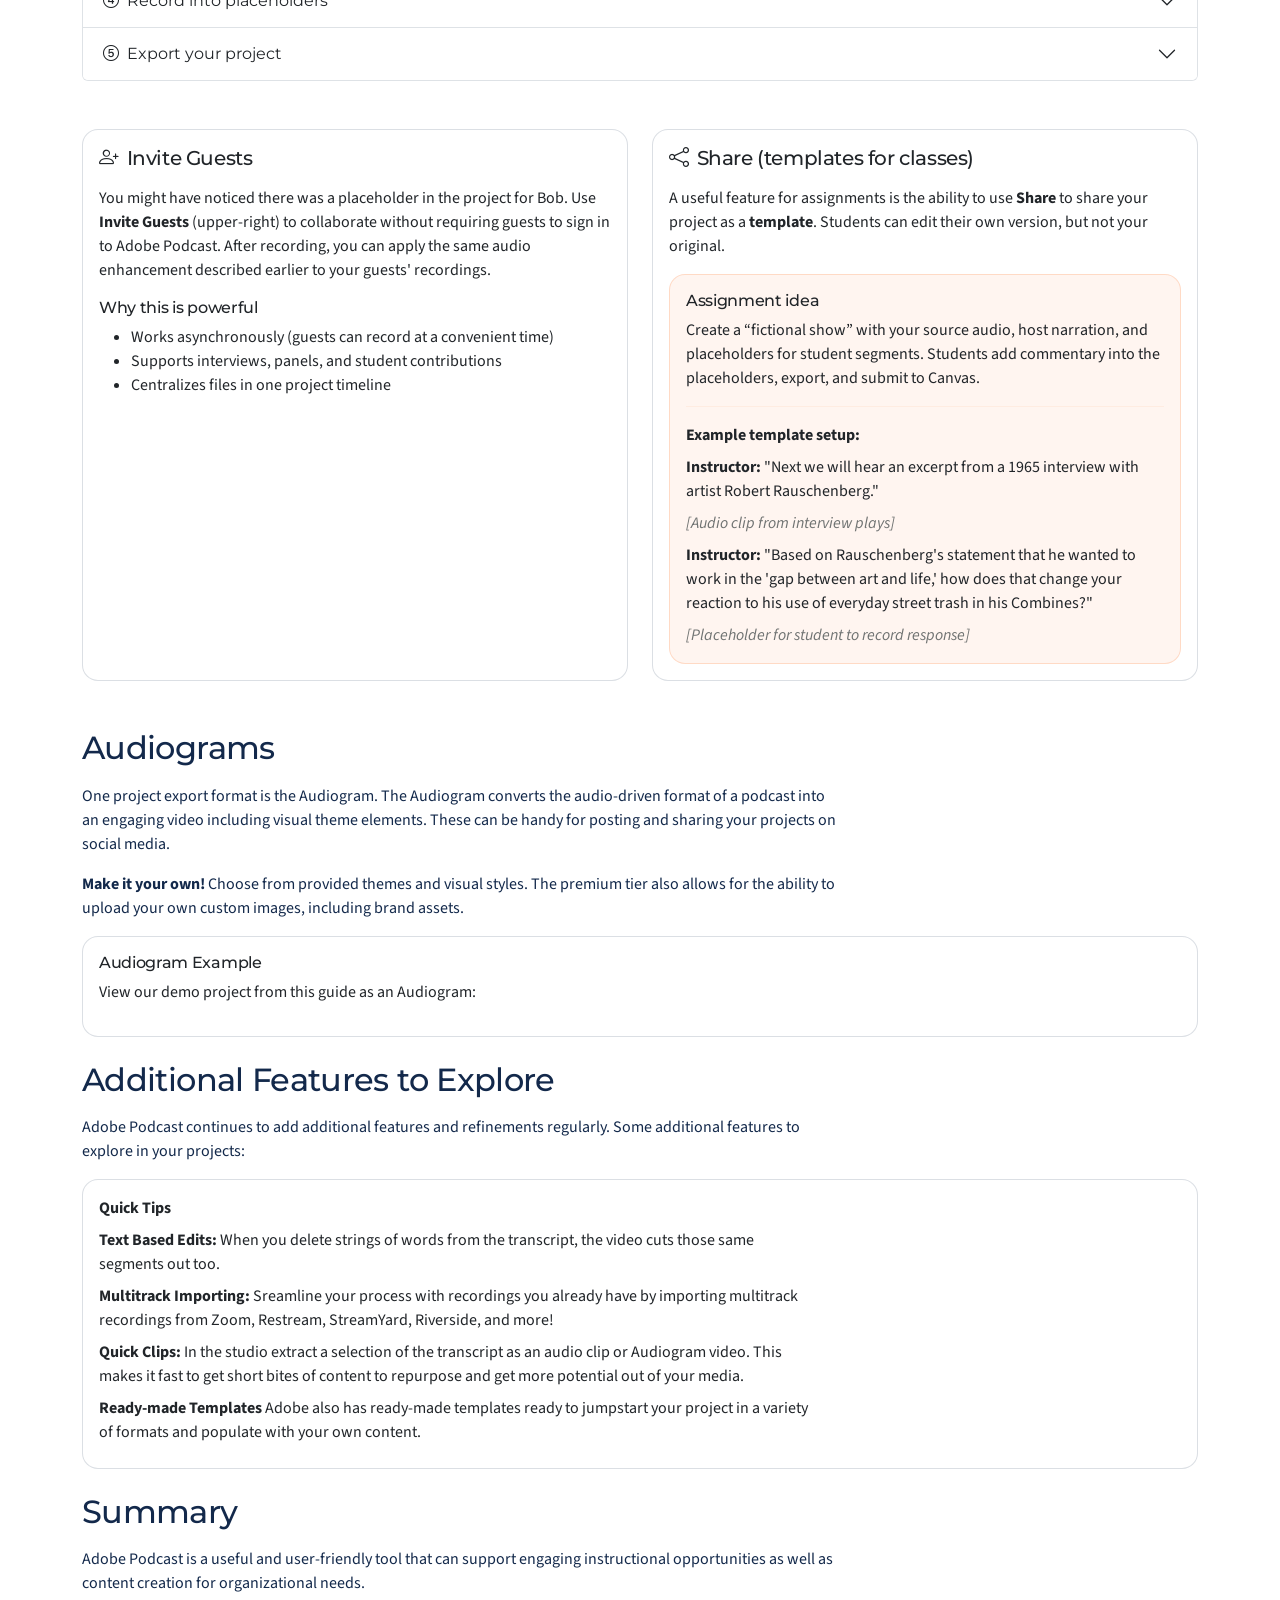
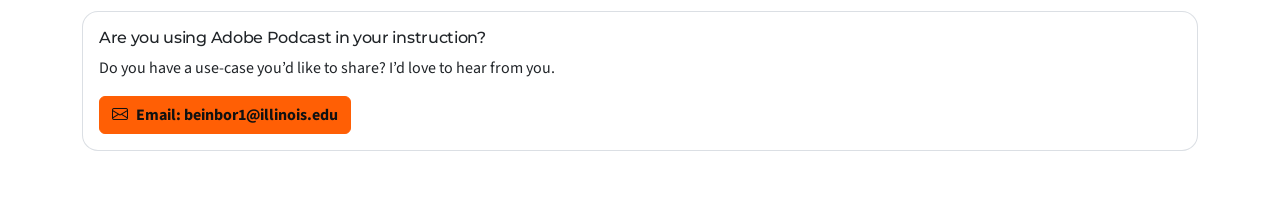
==== commit c1668b50: "Refine ScrollyMaker builder workflow" ====
--- a/index.html
+++ b/index.html
@@ -202,7 +202,7 @@
                 <ul class="mb-0 list-check">
                   <li>Reusable components across scroll steps</li>
                   <li>Theme variables that update the story globally</li>
-                  <li>Squarespace-friendly export starter snippet</li>
+                  <li>CMS-friendly export starter snippet</li>
                 </ul>
               </div>
             </div>
